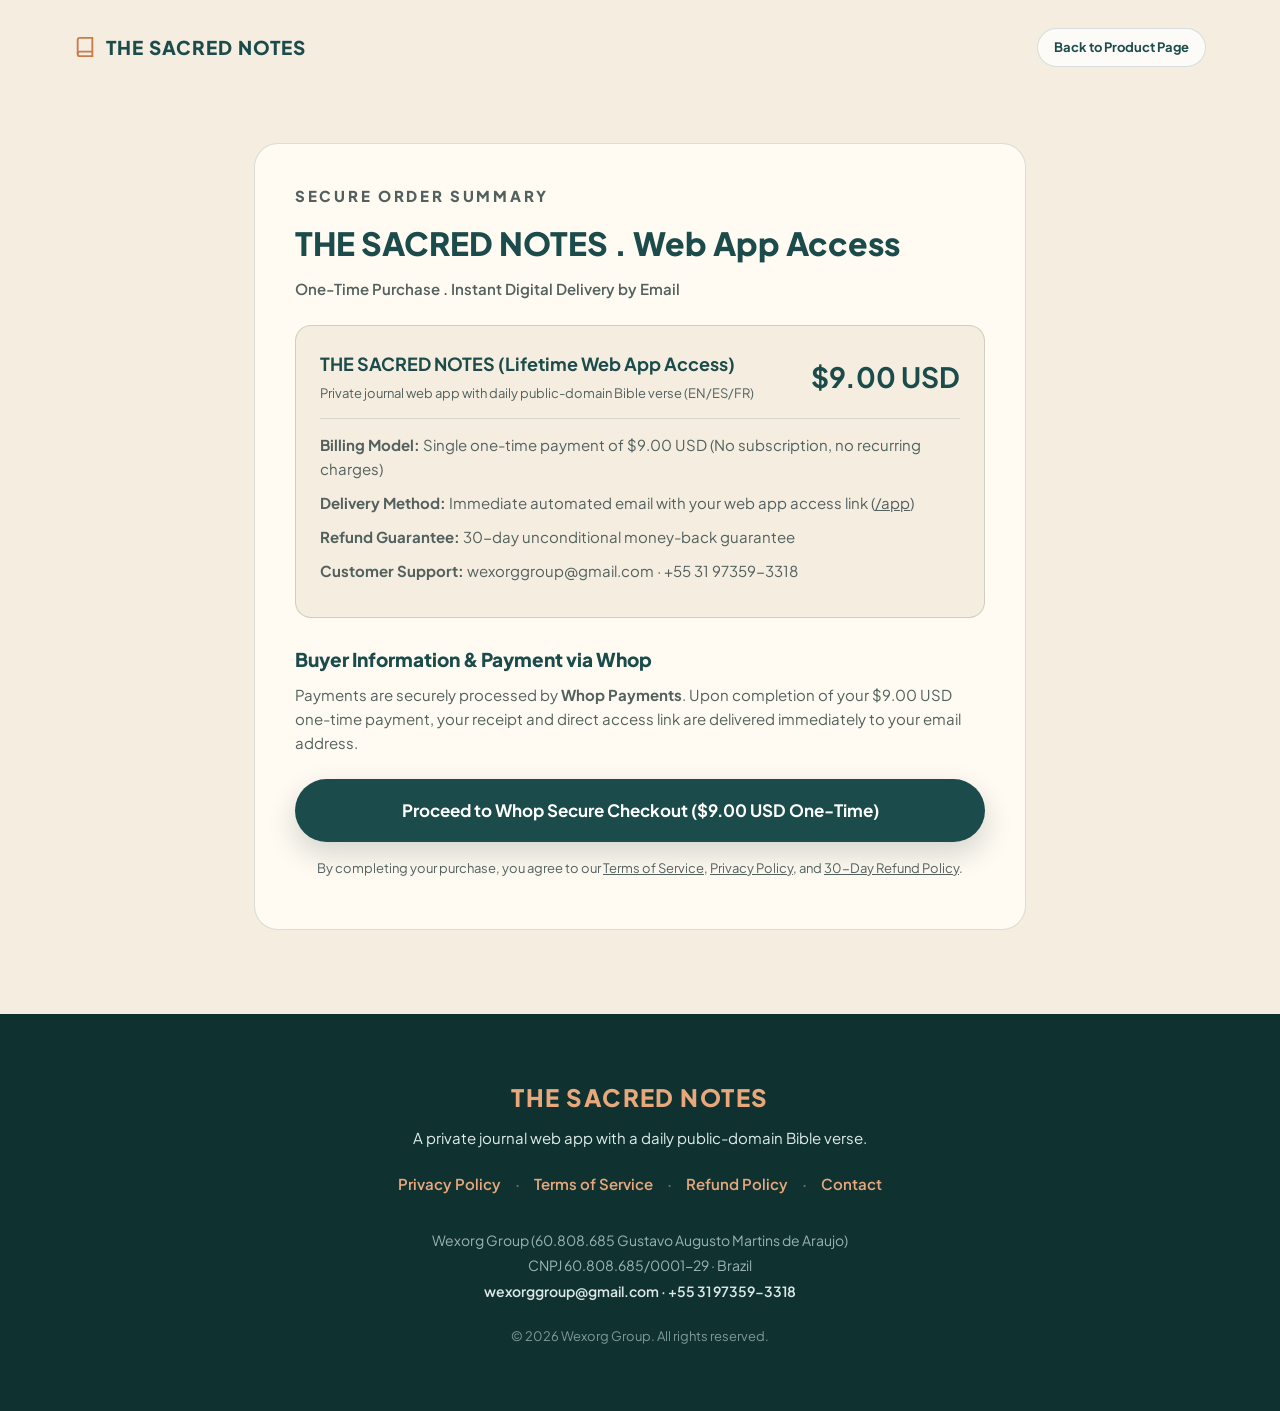
==== checkout/index.html @ 10371b44 "feat: initial release of THE SACRED NOTES white web app and legal pages" ====
<!doctype html>
<html lang="en">
<head>
  <meta charset="utf-8">
  <meta name="viewport" content="width=device-width, initial-scale=1">
  <title>Checkout . THE SACRED NOTES ($9 One-Time)</title>
  <meta name="author" content="Wexorg Group">
  <meta name="description" content="Complete your one-time $9 USD payment for lifetime access to THE SACRED NOTES private daily scripture journal web app.">

  <!-- OpenGraph Exclusivo -->
  <meta property="og:type" content="website">
  <meta property="og:url" content="https://suporteoficialsac.store/checkout/">
  <meta property="og:title" content="Secure Checkout . THE SACRED NOTES ($9.00 USD One-Time)">
  <meta property="og:description" content="One-time payment of $9.00 USD for lifetime access to THE SACRED NOTES web app. Instant delivery via email.">
  <meta property="og:image" content="https://suporteoficialsac.store/assets/og-sacred-notes.svg">

  <link rel="preconnect" href="https://fonts.googleapis.com">
  <link rel="preconnect" href="https://fonts.gstatic.com" crossorigin>
  <link href="https://fonts.googleapis.com/css2?family=Plus+Jakarta+Sans:wght@400;500;600;700;800&display=swap" rel="stylesheet">
  <link rel="stylesheet" href="/styles/white.css">
</head>
<body>

  <div class="container">
    <header class="site-header">
      <a href="/" class="brand-logo">
        <svg viewBox="0 0 24 24" fill="none" stroke="currentColor" stroke-width="2"><path d="M4 19.5A2.5 2.5 0 0 1 6.5 17H20"></path><path d="M6.5 2H20v20H6.5A2.5 2.5 0 0 1 4 19.5v-15A2.5 2.5 0 0 1 6.5 2z"></path></svg>
        <span>THE SACRED NOTES</span>
      </a>
      <a href="/" class="btn-header-app">Back to Product Page</a>
    </header>
  </div>

  <main class="legal-page-wrap">
    <div class="legal-card">
      <p class="section-eyebrow">Secure Order Summary</p>
      <h1>THE SACRED NOTES . Web App Access</h1>
      <p class="legal-updated">One-Time Purchase . Instant Digital Delivery by Email</p>

      <div style="background: #F5EDE0; border: 1px solid rgba(27, 75, 74, 0.18); border-radius: 16px; padding: 24px; margin: 24px 0;">
        <div style="display: flex; justify-content: space-between; align-items: center; border-bottom: 1px solid rgba(27, 75, 74, 0.14); padding-bottom: 14px; margin-bottom: 14px;">
          <div>
            <strong style="font-size: 18px; color: #1B4B4A; display: block;">THE SACRED NOTES (Lifetime Web App Access)</strong>
            <span style="font-size: 13px; color: #52615E;">Private journal web app with daily public-domain Bible verse (EN/ES/FR)</span>
          </div>
          <strong style="font-size: 28px; color: #1B4B4A;">$9.00 USD</strong>
        </div>

        <ul style="list-style: none; padding: 0; margin: 0; font-size: 14px; color: #1F2A28;">
          <li><strong>Billing Model:</strong> Single one-time payment of $9.00 USD (No subscription, no recurring charges)</li>
          <li><strong>Delivery Method:</strong> Immediate automated email with your web app access link (<a href="/app/" style="text-decoration: underline;">/app</a>)</li>
          <li><strong>Refund Guarantee:</strong> 30-day unconditional money-back guarantee</li>
          <li><strong>Customer Support:</strong> wexorggroup@gmail.com &middot; +55 31 97359-3318</li>
        </ul>
      </div>

      <h2>Buyer Information &amp; Payment via Whop</h2>
      <p>
        Payments are securely processed by <strong>Whop Payments</strong>. Upon completion of your $9.00 USD one-time payment, your receipt and direct access link are delivered immediately to your email address.
      </p>

      <div style="margin-top: 24px;">
        <a
          id="whop-checkout-link"
          href="https://whop.com/"
          class="btn-primary"
          style="width: 100%; justify-content: center; font-size: 17px; padding: 18px;"
        >
          Proceed to Whop Secure Checkout ($9.00 USD One-Time)
        </a>
      </div>

      <p style="margin-top: 16px; font-size: 13px; text-align: center;">
        By completing your purchase, you agree to our <a href="/terms-of-service/" style="text-decoration: underline;">Terms of Service</a>, <a href="/privacy-policy/" style="text-decoration: underline;">Privacy Policy</a>, and <a href="/refund-policy/" style="text-decoration: underline;">30-Day Refund Policy</a>.
      </p>
    </div>
  </main>

  <footer class="site-footer">
    <div class="container">
      <div class="footer-brand">THE SACRED NOTES</div>
      <p class="footer-tagline">A private journal web app with a daily public-domain Bible verse.</p>
      <nav class="footer-links" aria-label="Legal Links">
        <a href="/privacy-policy/">Privacy Policy</a>
        <span class="footer-dot">&middot;</span>
        <a href="/terms-of-service/">Terms of Service</a>
        <span class="footer-dot">&middot;</span>
        <a href="/refund-policy/">Refund Policy</a>
        <span class="footer-dot">&middot;</span>
        <a href="/contact/">Contact</a>
      </nav>
      <div class="footer-company-block">
        <div>Wexorg Group (60.808.685 Gustavo Augusto Martins de Araujo)</div>
        <div>CNPJ 60.808.685/0001-29 &middot; Brazil</div>
        <div class="footer-contact-line">
          <a href="mailto:wexorggroup@gmail.com">wexorggroup@gmail.com</a> &middot; +55 31 97359-3318
        </div>
      </div>
      <p class="footer-copy">&copy; 2026 Wexorg Group. All rights reserved.</p>
    </div>
  </footer>

</body>
</html>
---- styles/white.css ----
:root {
  --bg-ivory: #f5ede0;
  --bg-ivory-alt: #ebe0cc;
  --bg-card: #fffaf2;
  --forest-deep: #0f3231;
  --forest-main: #1b4b4a;
  --forest-muted: #466664;
  --amber-accent: #c97b4a;
  --amber-soft: #e8a87c;
  --text-dark: #1f2a28;
  --text-muted: #52615e;
  --border-soft: rgba(27, 75, 74, 0.16);
  --white: #ffffff;
  --radius-lg: 24px;
  --radius-md: 16px;
  --radius-sm: 10px;
}

*,
*::before,
*::after {
  box-sizing: border-box;
  margin: 0;
  padding: 0;
}

html {
  scroll-behavior: smooth;
}

body {
  font-family: "Plus Jakarta Sans", sans-serif;
  background-color: var(--bg-ivory);
  color: var(--text-dark);
  line-height: 1.6;
  -webkit-font-smoothing: antialiased;
}

a {
  color: inherit;
  text-decoration: none;
}

.container {
  max-width: 1180px;
  margin: 0 auto;
  padding: 0 24px;
}

/* Header & Navigation */
.site-header {
  padding: 28px 0;
  display: flex;
  align-items: center;
  justify-content: space-between;
  gap: 16px;
  flex-wrap: wrap;
}

.brand-logo {
  font-size: 19px;
  font-weight: 800;
  letter-spacing: 0.06em;
  color: var(--forest-main);
  text-transform: uppercase;
  display: inline-flex;
  align-items: center;
  gap: 10px;
}

.brand-logo svg {
  width: 22px;
  height: 22px;
  color: var(--amber-accent);
}

.header-actions {
  display: flex;
  align-items: center;
  gap: 12px;
}

.lang-select {
  font-family: "Plus Jakarta Sans", sans-serif;
  font-size: 13px;
  font-weight: 600;
  color: var(--forest-main);
  background: rgba(255, 255, 255, 0.55);
  border: 1px solid var(--border-soft);
  border-radius: 999px;
  padding: 8px 16px;
  cursor: pointer;
}

.btn-header-app {
  font-size: 13px;
  font-weight: 700;
  color: var(--forest-main);
  border: 1px solid var(--border-soft);
  background: rgba(255, 255, 255, 0.75);
  border-radius: 999px;
  padding: 8px 16px;
  transition: all 0.2s ease;
}

.btn-header-app:hover {
  background: var(--white);
}

/* Hero Section */
.hero-section {
  background: radial-gradient(120% 90% at 50% 0%, #f5ede0 0%, #ebe0cc 62%, #f5ede0 100%);
  padding-bottom: 84px;
  border-bottom: 1px solid var(--border-soft);
}

.hero-grid {
  display: grid;
  grid-template-columns: 1.15fr 0.85fr;
  gap: 56px;
  align-items: center;
  padding-top: 24px;
}

.pill-badge {
  display: inline-flex;
  align-items: center;
  gap: 8px;
  padding: 7px 16px;
  border-radius: 999px;
  background: rgba(27, 75, 74, 0.08);
  border: 1px solid var(--border-soft);
  color: var(--forest-main);
  font-size: 11px;
  font-weight: 700;
  text-transform: uppercase;
  letter-spacing: 0.18em;
}

.pill-badge svg {
  width: 14px;
  height: 14px;
  color: var(--amber-accent);
}

.hero-title {
  margin-top: 22px;
  font-size: 48px;
  line-height: 1.1;
  font-weight: 800;
  color: var(--forest-main);
  letter-spacing: -0.02em;
}

.hero-title-accent {
  color: var(--amber-accent);
  display: block;
}

.hero-lead {
  margin-top: 20px;
  font-size: 18px;
  color: var(--text-muted);
  max-width: 600px;
}

.hero-cta-row {
  margin-top: 30px;
  display: flex;
  flex-wrap: wrap;
  gap: 14px;
  align-items: center;
}

.btn-primary {
  display: inline-flex;
  align-items: center;
  justify-content: center;
  gap: 10px;
  background-color: var(--forest-main);
  color: var(--white);
  font-size: 16px;
  font-weight: 700;
  padding: 16px 30px;
  border-radius: 999px;
  border: none;
  cursor: pointer;
  transition: transform 0.15s ease, background-color 0.2s ease;
  box-shadow: 0 12px 28px rgba(15, 50, 49, 0.18);
}

.btn-primary:hover {
  background-color: var(--forest-deep);
  transform: translateY(-1px);
}

.btn-secondary {
  display: inline-flex;
  align-items: center;
  justify-content: center;
  gap: 8px;
  background-color: rgba(255, 255, 255, 0.72);
  color: var(--forest-main);
  font-size: 15px;
  font-weight: 700;
  padding: 15px 24px;
  border-radius: 999px;
  border: 1px solid var(--border-soft);
  transition: background-color 0.2s ease;
}

.btn-secondary:hover {
  background-color: var(--white);
}

.hero-microcopy {
  margin-top: 14px;
  font-size: 13px;
  font-weight: 600;
  color: var(--forest-muted);
}

/* Phone Mockup Card */
.phone-preview-shell {
  background: var(--forest-deep);
  color: var(--white);
  border-radius: 34px;
  padding: 24px;
  box-shadow: 0 26px 60px rgba(15, 50, 49, 0.28);
  border: 4px solid rgba(255, 255, 255, 0.18);
  max-width: 420px;
  margin: 0 auto;
  width: 100%;
}

.phone-status-bar {
  display: flex;
  justify-content: space-between;
  align-items: center;
  font-size: 11px;
  font-weight: 700;
  letter-spacing: 0.12em;
  text-transform: uppercase;
  color: var(--amber-soft);
  margin-bottom: 16px;
}

.verse-card-demo {
  background: rgba(255, 255, 255, 0.07);
  border: 1px solid rgba(255, 255, 255, 0.14);
  border-radius: 18px;
  padding: 20px;
  margin-bottom: 16px;
}

.verse-quote {
  font-size: 16px;
  font-weight: 600;
  line-height: 1.5;
  color: var(--white);
}

.verse-ref {
  margin-top: 10px;
  font-size: 12px;
  font-weight: 700;
  color: var(--amber-soft);
  letter-spacing: 0.08em;
  text-transform: uppercase;
}

.demo-input-area {
  background: rgba(255, 255, 255, 0.06);
  border: 1px solid rgba(255, 255, 255, 0.14);
  border-radius: 16px;
  padding: 14px;
}

.demo-textarea {
  width: 100%;
  min-height: 86px;
  background: transparent;
  border: none;
  color: var(--white);
  font-family: "Plus Jakarta Sans", sans-serif;
  font-size: 14px;
  resize: none;
  outline: none;
}

.demo-textarea::placeholder {
  color: rgba(255, 255, 255, 0.5);
}

.demo-tag-row {
  display: flex;
  flex-wrap: wrap;
  gap: 8px;
  margin-top: 10px;
  margin-bottom: 12px;
}

.demo-tag-chip {
  font-size: 11px;
  font-weight: 700;
  padding: 5px 11px;
  border-radius: 999px;
  background: rgba(255, 255, 255, 0.1);
  color: #d7e6e5;
  border: 1px solid transparent;
  cursor: pointer;
}

.demo-tag-chip.active {
  background: var(--amber-accent);
  color: var(--white);
}

.demo-save-btn {
  width: 100%;
  background: var(--amber-accent);
  color: var(--white);
  border: none;
  border-radius: 12px;
  padding: 11px 16px;
  font-family: "Plus Jakarta Sans", sans-serif;
  font-size: 13px;
  font-weight: 700;
  cursor: pointer;
}

.demo-saved-list {
  margin-top: 14px;
  display: flex;
  flex-direction: column;
  gap: 8px;
}

.demo-saved-item {
  background: rgba(255, 255, 255, 0.08);
  border-radius: 12px;
  padding: 10px 12px;
  font-size: 12px;
}

.demo-saved-meta {
  font-size: 11px;
  color: var(--amber-soft);
  font-weight: 700;
  margin-bottom: 3px;
}

/* Sections */
.section-block {
  padding: 80px 0;
  border-bottom: 1px solid var(--border-soft);
}

.section-header {
  max-width: 720px;
  margin: 0 auto 48px auto;
  text-align: center;
}

.section-eyebrow {
  font-size: 12px;
  font-weight: 800;
  text-transform: uppercase;
  letter-spacing: 0.18em;
  color: var(--amber-accent);
}

.section-title {
  margin-top: 10px;
  font-size: 34px;
  line-height: 1.2;
  font-weight: 800;
  color: var(--forest-main);
}

.section-desc {
  margin-top: 12px;
  font-size: 16px;
  color: var(--text-muted);
}

/* Feature Grid (4 Screens) */
.feature-grid {
  display: grid;
  grid-template-columns: repeat(2, 1fr);
  gap: 28px;
}

.feature-card {
  background: var(--bg-card);
  border: 1px solid var(--border-soft);
  border-radius: var(--radius-lg);
  padding: 32px;
  box-shadow: 0 10px 30px rgba(27, 75, 74, 0.05);
}

.feature-icon-badge {
  width: 46px;
  height: 46px;
  border-radius: 14px;
  background: rgba(27, 75, 74, 0.1);
  color: var(--forest-main);
  display: inline-flex;
  align-items: center;
  justify-content: center;
  margin-bottom: 18px;
}

.feature-icon-badge svg {
  width: 24px;
  height: 24px;
}

.feature-meta {
  font-size: 12px;
  font-weight: 700;
  text-transform: uppercase;
  letter-spacing: 0.12em;
  color: var(--amber-accent);
}

.feature-card h3 {
  margin-top: 6px;
  font-size: 22px;
  font-weight: 800;
  color: var(--forest-main);
}

.feature-card p {
  margin-top: 10px;
  font-size: 15px;
  color: var(--text-muted);
}

.feature-bullets {
  margin-top: 18px;
  list-style: none;
  display: flex;
  flex-direction: column;
  gap: 8px;
}

.feature-bullets li {
  font-size: 14px;
  font-weight: 600;
  color: var(--text-dark);
  display: flex;
  align-items: center;
  gap: 8px;
}

.bullet-dot {
  width: 7px;
  height: 7px;
  border-radius: 50%;
  background: var(--amber-accent);
  flex-shrink: 0;
}

/* What You Receive & Compliance Box */
.receive-grid {
  display: grid;
  grid-template-columns: repeat(4, 1fr);
  gap: 20px;
}

.receive-card {
  background: var(--bg-card);
  border: 1px solid var(--border-soft);
  border-radius: var(--radius-md);
  padding: 24px;
}

.receive-card h4 {
  font-size: 17px;
  font-weight: 800;
  color: var(--forest-main);
  margin-bottom: 8px;
}

.receive-card p {
  font-size: 14px;
  color: var(--text-muted);
}

.compliance-notice-box {
  margin-top: 40px;
  background: rgba(27, 75, 74, 0.07);
  border: 1px solid var(--border-soft);
  border-radius: var(--radius-md);
  padding: 28px 32px;
}

.compliance-notice-box h3 {
  font-size: 19px;
  font-weight: 800;
  color: var(--forest-main);
  margin-bottom: 8px;
}

.compliance-notice-box p {
  font-size: 15px;
  color: var(--text-muted);
}

/* 4 Steps */
.steps-grid {
  display: grid;
  grid-template-columns: repeat(4, 1fr);
  gap: 20px;
}

.step-card {
  background: var(--bg-card);
  border: 1px solid var(--border-soft);
  border-radius: var(--radius-md);
  padding: 24px;
}

.step-num {
  width: 34px;
  height: 34px;
  border-radius: 50%;
  background: var(--forest-main);
  color: var(--white);
  font-size: 14px;
  font-weight: 800;
  display: inline-flex;
  align-items: center;
  justify-content: center;
  margin-bottom: 14px;
}

.step-card h4 {
  font-size: 17px;
  font-weight: 800;
  color: var(--forest-main);
  margin-bottom: 6px;
}

.step-card p {
  font-size: 14px;
  color: var(--text-muted);
}

/* FAQ */
.faq-list {
  max-width: 820px;
  margin: 0 auto;
  display: flex;
  flex-direction: column;
  gap: 14px;
}

.faq-item {
  background: var(--bg-card);
  border: 1px solid var(--border-soft);
  border-radius: var(--radius-md);
  padding: 20px 24px;
}

.faq-item summary {
  font-size: 16px;
  font-weight: 800;
  color: var(--forest-main);
  cursor: pointer;
  list-style: none;
  display: flex;
  justify-content: space-between;
  align-items: center;
}

.faq-item p {
  margin-top: 12px;
  font-size: 14px;
  color: var(--text-muted);
}

/* Pricing Box */
.pricing-card {
  max-width: 640px;
  margin: 0 auto;
  background: var(--forest-deep);
  color: var(--white);
  border-radius: 28px;
  padding: 44px 40px;
  text-align: center;
  box-shadow: 0 24px 60px rgba(15, 50, 49, 0.24);
}

.pricing-amount {
  font-size: 56px;
  font-weight: 800;
  color: var(--amber-soft);
  line-height: 1;
  margin: 14px 0 6px 0;
}

.pricing-sub {
  font-size: 14px;
  color: #cfe0de;
  font-weight: 600;
}

.pricing-checklist {
  list-style: none;
  text-align: left;
  margin: 28px 0;
  display: flex;
  flex-direction: column;
  gap: 11px;
}

.pricing-checklist li {
  font-size: 14px;
  color: #e9f2f1;
  display: flex;
  align-items: center;
  gap: 10px;
}

.pricing-checklist svg {
  width: 18px;
  height: 18px;
  color: var(--amber-soft);
  flex-shrink: 0;
}

.btn-pricing {
  width: 100%;
  background: var(--amber-accent);
  color: var(--white);
  font-size: 17px;
  font-weight: 800;
  padding: 18px 28px;
  border-radius: 999px;
  display: inline-flex;
  align-items: center;
  justify-content: center;
  margin-top: 8px;
  transition: opacity 0.2s ease;
}

.btn-pricing:hover {
  opacity: 0.94;
}

/* Footer (Exact Lucas Format) */
.site-footer {
  background-color: var(--forest-deep);
  color: #d2e0de;
  padding: 64px 24px;
  text-align: center;
}

.footer-brand {
  font-size: 24px;
  font-weight: 800;
  letter-spacing: 0.06em;
  color: var(--amber-soft);
  text-transform: uppercase;
}

.footer-tagline {
  margin-top: 10px;
  font-size: 15px;
  color: #e0ecea;
}

.footer-links {
  margin-top: 22px;
  display: flex;
  flex-wrap: wrap;
  justify-content: center;
  align-items: center;
  gap: 14px;
  font-size: 15px;
  font-weight: 600;
  color: var(--amber-soft);
}

.footer-links a:hover {
  text-decoration: underline;
}

.footer-dot {
  color: rgba(232, 168, 124, 0.5);
}

.footer-company-block {
  margin-top: 32px;
  font-size: 14px;
  line-height: 1.8;
  color: #9ab3b0;
}

.footer-contact-line {
  color: #dce8e6;
  font-weight: 600;
}

.footer-copy {
  margin-top: 22px;
  font-size: 13px;
  color: #7f9996;
}

/* Legal & Checkout Subpages */
.legal-page-wrap {
  max-width: 820px;
  margin: 0 auto;
  padding: 48px 24px 84px 24px;
}

.legal-card {
  background: var(--bg-card);
  border: 1px solid var(--border-soft);
  border-radius: var(--radius-lg);
  padding: 40px;
}

.legal-card h1 {
  font-size: 32px;
  font-weight: 800;
  color: var(--forest-main);
  margin-bottom: 8px;
}

.legal-updated {
  font-size: 13px;
  font-weight: 600;
  color: var(--amber-accent);
  margin-bottom: 24px;
}

.legal-card h2 {
  font-size: 19px;
  font-weight: 800;
  color: var(--forest-main);
  margin-top: 26px;
  margin-bottom: 8px;
}

.legal-card p,
.legal-card li {
  font-size: 15px;
  color: var(--text-muted);
  margin-bottom: 10px;
}

.legal-card ul {
  padding-left: 20px;
}

@media (max-width: 920px) {
  .hero-grid,
  .feature-grid,
  .receive-grid,
  .steps-grid {
    grid-template-columns: 1fr;
  }

  .hero-title {
    font-size: 36px;
  }
}
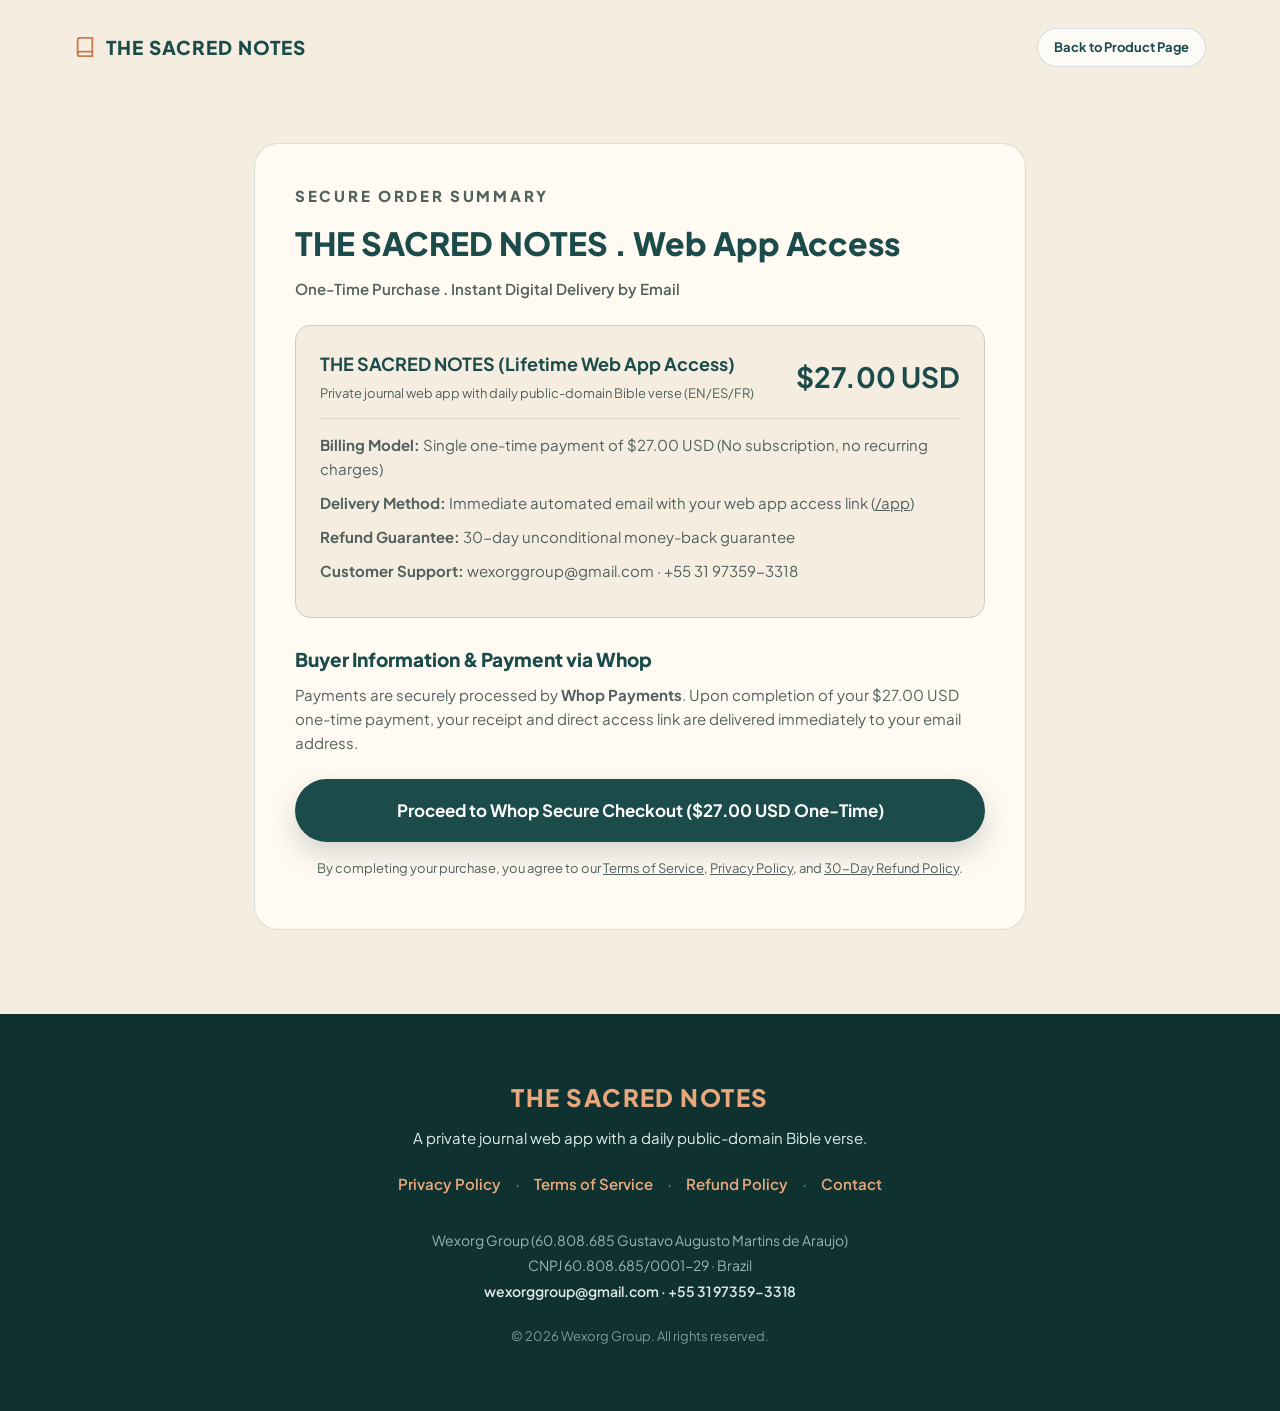
==== commit 5a993a10: "chore: update price to 27 USD" ====
--- a/checkout/index.html
+++ b/checkout/index.html
@@ -3,15 +3,15 @@
 <head>
   <meta charset="utf-8">
   <meta name="viewport" content="width=device-width, initial-scale=1">
-  <title>Checkout . THE SACRED NOTES ($9 One-Time)</title>
+  <title>Checkout . THE SACRED NOTES ($27 One-Time)</title>
   <meta name="author" content="Wexorg Group">
-  <meta name="description" content="Complete your one-time $9 USD payment for lifetime access to THE SACRED NOTES private daily scripture journal web app.">
+  <meta name="description" content="Complete your one-time $27 USD payment for lifetime access to THE SACRED NOTES private daily scripture journal web app.">
 
   <!-- OpenGraph Exclusivo -->
   <meta property="og:type" content="website">
   <meta property="og:url" content="https://suporteoficialsac.store/checkout/">
-  <meta property="og:title" content="Secure Checkout . THE SACRED NOTES ($9.00 USD One-Time)">
-  <meta property="og:description" content="One-time payment of $9.00 USD for lifetime access to THE SACRED NOTES web app. Instant delivery via email.">
+  <meta property="og:title" content="Secure Checkout . THE SACRED NOTES ($27.00 USD One-Time)">
+  <meta property="og:description" content="One-time payment of $27.00 USD for lifetime access to THE SACRED NOTES web app. Instant delivery via email.">
   <meta property="og:image" content="https://suporteoficialsac.store/assets/og-sacred-notes.svg">
 
   <link rel="preconnect" href="https://fonts.googleapis.com">
@@ -43,11 +43,11 @@
             <strong style="font-size: 18px; color: #1B4B4A; display: block;">THE SACRED NOTES (Lifetime Web App Access)</strong>
             <span style="font-size: 13px; color: #52615E;">Private journal web app with daily public-domain Bible verse (EN/ES/FR)</span>
           </div>
-          <strong style="font-size: 28px; color: #1B4B4A;">$9.00 USD</strong>
+          <strong style="font-size: 28px; color: #1B4B4A;">$27.00 USD</strong>
         </div>
 
         <ul style="list-style: none; padding: 0; margin: 0; font-size: 14px; color: #1F2A28;">
-          <li><strong>Billing Model:</strong> Single one-time payment of $9.00 USD (No subscription, no recurring charges)</li>
+          <li><strong>Billing Model:</strong> Single one-time payment of $27.00 USD (No subscription, no recurring charges)</li>
           <li><strong>Delivery Method:</strong> Immediate automated email with your web app access link (<a href="/app/" style="text-decoration: underline;">/app</a>)</li>
           <li><strong>Refund Guarantee:</strong> 30-day unconditional money-back guarantee</li>
           <li><strong>Customer Support:</strong> wexorggroup@gmail.com &middot; +55 31 97359-3318</li>
@@ -56,7 +56,7 @@
 
       <h2>Buyer Information &amp; Payment via Whop</h2>
       <p>
-        Payments are securely processed by <strong>Whop Payments</strong>. Upon completion of your $9.00 USD one-time payment, your receipt and direct access link are delivered immediately to your email address.
+        Payments are securely processed by <strong>Whop Payments</strong>. Upon completion of your $27.00 USD one-time payment, your receipt and direct access link are delivered immediately to your email address.
       </p>
 
       <div style="margin-top: 24px;">
@@ -66,7 +66,7 @@
           class="btn-primary"
           style="width: 100%; justify-content: center; font-size: 17px; padding: 18px;"
         >
-          Proceed to Whop Secure Checkout ($9.00 USD One-Time)
+          Proceed to Whop Secure Checkout ($27.00 USD One-Time)
         </a>
       </div>
 
